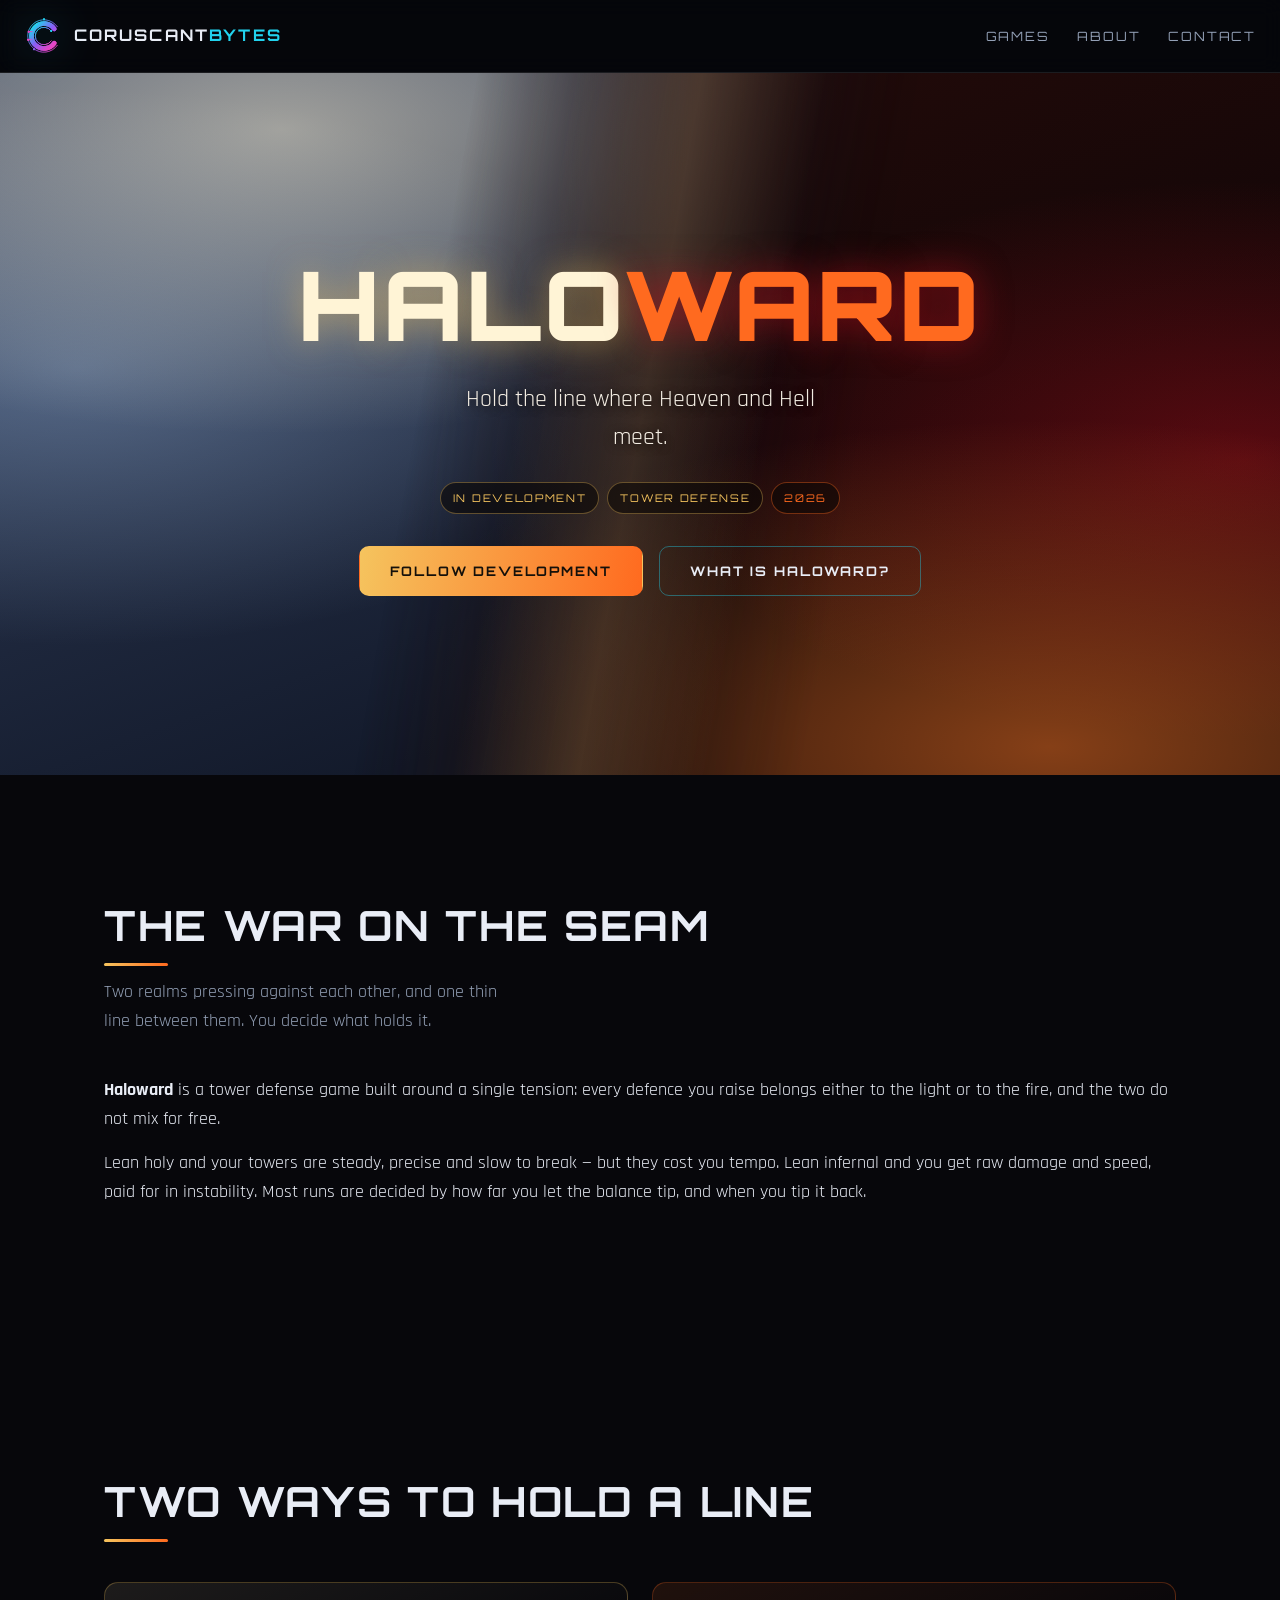
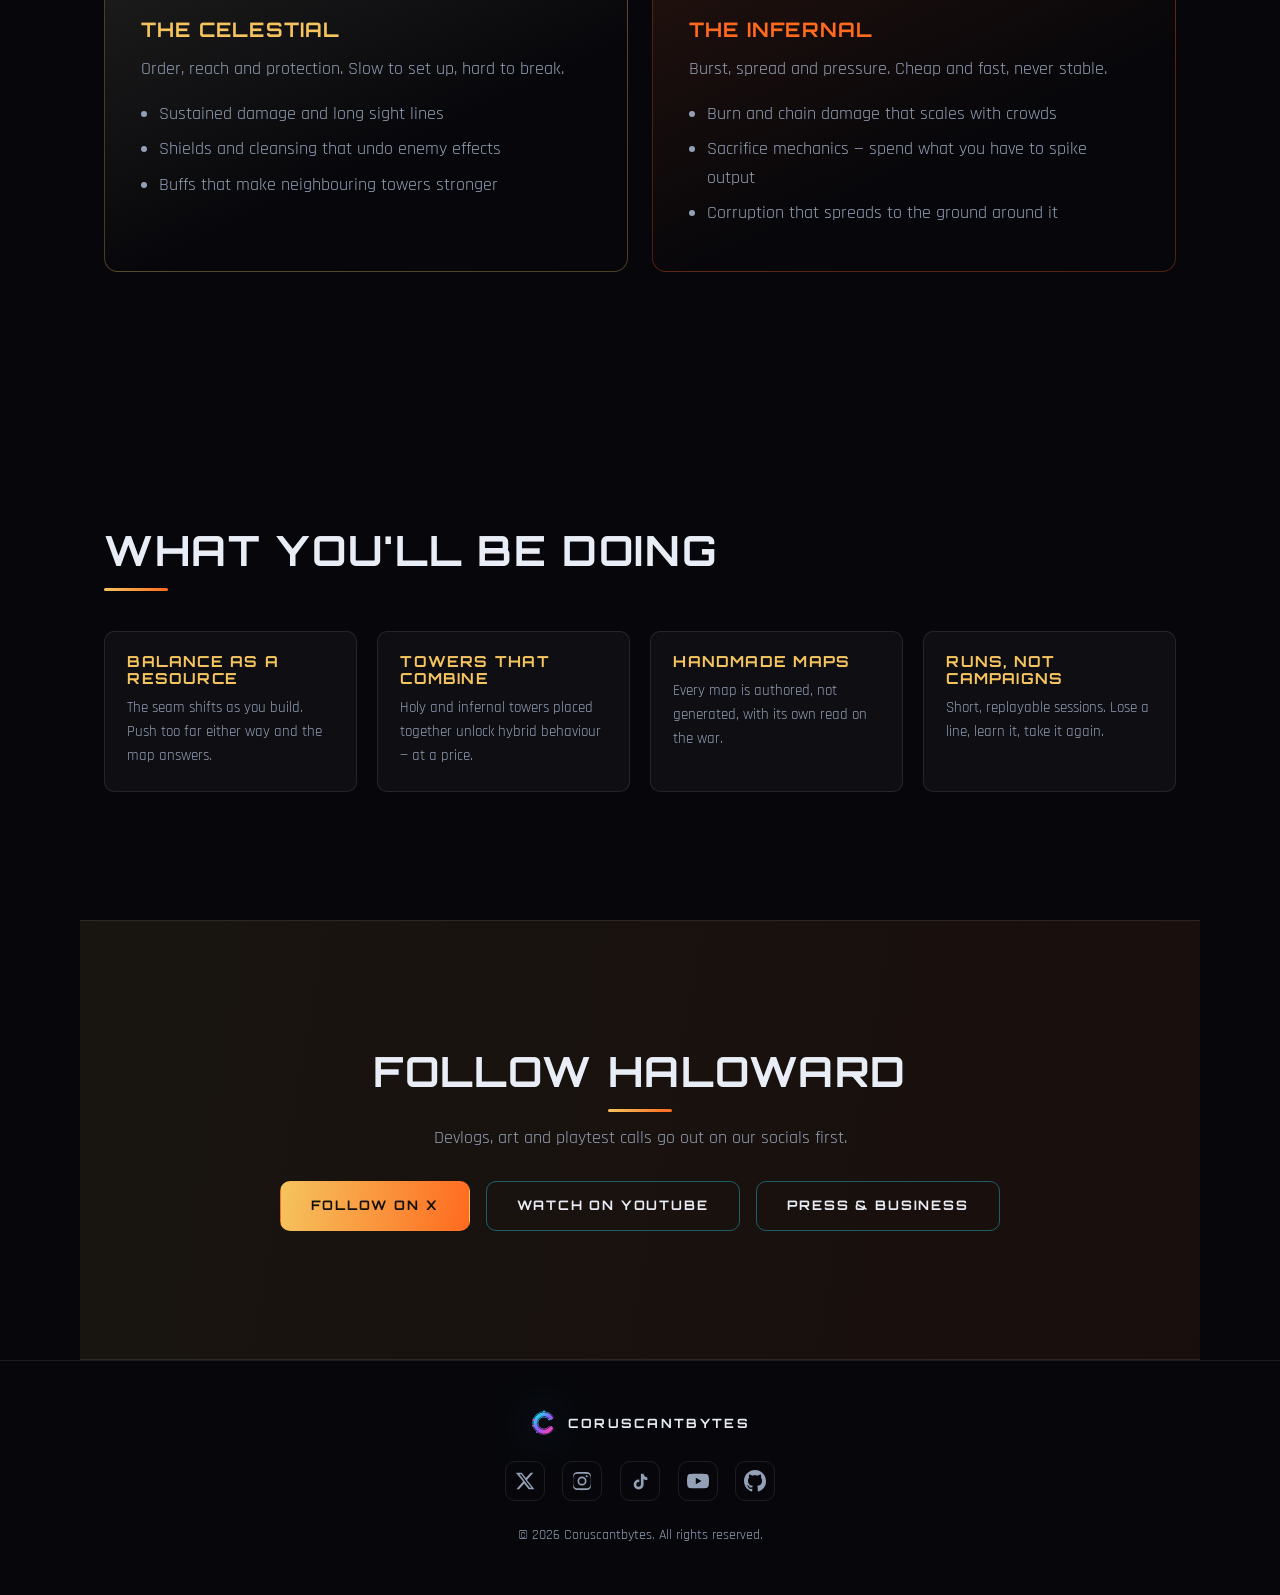
==== games/haloward.html @ 46d558a4 "Add haloward" ====
<!DOCTYPE html>
<html lang="en" class="haloward">
<head>
  <meta charset="UTF-8" />
  <meta name="viewport" content="width=device-width, initial-scale=1.0" />

  <title>Haloward — Coruscantbytes</title>
  <meta name="description" content="Haloward is a tower defense game of light and fire. Hold the line where Heaven and Hell meet." />
  <meta name="theme-color" content="#07070b" />

  <!-- ===== Social sharing ===== -->
  <meta property="og:type" content="website" />
  <meta property="og:site_name" content="Coruscantbytes" />
  <meta property="og:title" content="Haloward — a tower defense of light and fire" />
  <meta property="og:description" content="Hold the line where Heaven and Hell meet. In development at Coruscantbytes." />
  <meta property="og:url" content="https://coruscantbytes.github.io/games/haloward.html" />
  <meta property="og:image" content="https://coruscantbytes.github.io/assets/img/games/haloward-cover.png" />
  <meta name="twitter:card" content="summary_large_image" />
  <meta name="twitter:site" content="@coruscantbytes" />
  <meta name="twitter:title" content="Haloward — a tower defense of light and fire" />
  <meta name="twitter:description" content="Hold the line where Heaven and Hell meet. In development at Coruscantbytes." />
  <meta name="twitter:image" content="https://coruscantbytes.github.io/assets/img/games/haloward-cover.png" />

  <link rel="icon" href="../assets/img/logo.svg" type="image/svg+xml" />
  <link rel="canonical" href="https://coruscantbytes.github.io/games/haloward.html" />

  <link rel="preconnect" href="https://fonts.googleapis.com" />
  <link rel="preconnect" href="https://fonts.gstatic.com" crossorigin />
  <link href="https://fonts.googleapis.com/css2?family=Orbitron:wght@500;700;900&family=Rajdhani:wght@400;500;600;700&display=swap" rel="stylesheet" />

  <!-- base site styles, then this game's own art direction -->
  <link rel="stylesheet" href="../assets/css/main.css?v=2" />
  <link rel="stylesheet" href="../assets/css/haloward.css?v=2" />
</head>
<body>
  <a class="skip-link" href="#main">Skip to content</a>

  <header class="site-header">
    <a class="brand" href="../index.html" aria-label="Coruscantbytes home">
      <img class="brand__mark" src="../assets/img/logo.svg" alt="" width="40" height="40" />
      <span class="brand__name">CORUSCANT<span class="brand__accent">BYTES</span></span>
    </a>

    <nav class="site-nav" aria-label="Primary">
      <a href="../index.html#games">Games</a>
      <a href="../index.html#about">About</a>
      <a href="../index.html#contact">Contact</a>
    </nav>
  </header>

  <main id="main">

    <!-- ===================== Hero ===================== -->
    <section class="hw-hero" id="hw-hero">
      <div class="hw-hero__sky" aria-hidden="true"></div>
      <div class="hw-hero__pit" aria-hidden="true"></div>
      <div class="hw-hero__seam" aria-hidden="true"></div>

      <div>
        <!-- Drop the logo art at assets/img/games/haloward-logo.png and it
             replaces the text wordmark automatically (see the script below). -->
        <h1 class="hw-hero__wordmark" id="hw-wordmark">
          <span class="halo">HALO</span><span class="ward">WARD</span>
        </h1>

        <p class="hw-hero__tagline">
          Hold the line where Heaven and Hell meet.
        </p>

        <div class="hw-meta">
          <span>In development</span>
          <span>Tower defense</span>
          <span data-side="hell">2026</span>
        </div>

        <div class="hero__actions">
          <a class="btn btn--halo" href="#watch">Follow development</a>
          <a class="btn" href="#game">What is Haloward?</a>
        </div>
      </div>
    </section>

    <!-- ===================== Premise ===================== -->
    <section class="section" id="game">
      <div class="section__head">
        <h2 class="section__title">The war on the seam</h2>
        <p class="section__lead">
          Two realms pressing against each other, and one thin line between them.
          You decide what holds it.
        </p>
      </div>
      <div class="prose">
        <p>
          <strong>Haloward</strong> is a tower defense game built around a single
          tension: every defence you raise belongs either to the light or to the
          fire, and the two do not mix for free.
        </p>
        <p>
          Lean holy and your towers are steady, precise and slow to break — but
          they cost you tempo. Lean infernal and you get raw damage and speed,
          paid for in instability. Most runs are decided by how far you let the
          balance tip, and when you tip it back.
        </p>
      </div>
    </section>

    <!-- ===================== Duality ===================== -->
    <section class="section" id="sides">
      <div class="section__head">
        <h2 class="section__title">Two ways to hold a line</h2>
      </div>

      <div class="hw-duality">
        <article class="hw-side hw-side--heaven">
          <h3>The Celestial</h3>
          <p>Order, reach and protection. Slow to set up, hard to break.</p>
          <ul>
            <li>Sustained damage and long sight lines</li>
            <li>Shields and cleansing that undo enemy effects</li>
            <li>Buffs that make neighbouring towers stronger</li>
          </ul>
        </article>

        <article class="hw-side hw-side--hell">
          <h3>The Infernal</h3>
          <p>Burst, spread and pressure. Cheap and fast, never stable.</p>
          <ul>
            <li>Burn and chain damage that scales with crowds</li>
            <li>Sacrifice mechanics — spend what you have to spike output</li>
            <li>Corruption that spreads to the ground around it</li>
          </ul>
        </article>
      </div>
    </section>

    <!-- ===================== Features ===================== -->
    <section class="section" id="features">
      <div class="section__head">
        <h2 class="section__title">What you'll be doing</h2>
      </div>

      <ul class="hw-features">
        <li class="hw-feature">
          <h3>Balance as a resource</h3>
          <p>The seam shifts as you build. Push too far either way and the map answers.</p>
        </li>
        <li class="hw-feature">
          <h3>Towers that combine</h3>
          <p>Holy and infernal towers placed together unlock hybrid behaviour — at a price.</p>
        </li>
        <li class="hw-feature">
          <h3>Handmade maps</h3>
          <p>Every map is authored, not generated, with its own read on the war.</p>
        </li>
        <li class="hw-feature">
          <h3>Runs, not campaigns</h3>
          <p>Short, replayable sessions. Lose a line, learn it, take it again.</p>
        </li>
      </ul>
    </section>

    <!-- ===================== Media ===================== -->
    <section class="section" id="media">
      <div class="section__head">
        <h2 class="section__title">From the world</h2>
        <p class="section__lead">Art from the game. More as development moves along.</p>
      </div>

      <div class="hw-media">
        <figure>
          <img src="../assets/img/games/haloward-sword.png"
               alt="A winged blade of light driven into a mossy stone"
               loading="lazy" decoding="async" />
          <figcaption>The blade in the stone — the first thing you defend.</figcaption>
        </figure>
      </div>
    </section>

    <!-- ===================== CTA ===================== -->
    <section class="section hw-cta" id="watch">
      <div class="section__head">
        <h2 class="section__title">Follow Haloward</h2>
        <p class="section__lead">
          Devlogs, art and playtest calls go out on our socials first.
        </p>
      </div>
      <div class="hero__actions">
        <a class="btn btn--halo" href="https://x.com/coruscantbytes" target="_blank" rel="noopener">Follow on X</a>
        <a class="btn" href="https://www.youtube.com/@Coruscantbytes" target="_blank" rel="noopener">Watch on YouTube</a>
        <a class="btn" href="mailto:coruscantbytes@gmail.com">Press &amp; business</a>
      </div>
    </section>

  </main>

  <footer class="site-footer">
    <div class="brand brand--sm">
      <img class="brand__mark" src="../assets/img/logo.svg" alt="" width="28" height="28" />
      <span class="brand__name">CORUSCANTBYTES</span>
    </div>

    <nav class="social" aria-label="Social media">
      <a href="https://x.com/coruscantbytes" target="_blank" rel="me noopener" aria-label="Coruscantbytes on X" title="X">
        <svg viewBox="0 0 24 24" width="20" height="20" aria-hidden="true"><path fill="currentColor" d="M18.9 2H22l-7.6 8.7L23.3 22h-6.9l-5.4-7-6.2 7H1.7l8.1-9.3L1 2h7.1l4.9 6.5L18.9 2Zm-1.2 18h1.9L7.4 4H5.4l12.3 16Z"/></svg>
      </a>
      <a href="https://www.instagram.com/coruscantbytes/" target="_blank" rel="me noopener" aria-label="Coruscantbytes on Instagram" title="Instagram">
        <svg viewBox="0 0 24 24" width="22" height="22" aria-hidden="true"><path fill="currentColor" d="M12 2.2c3.2 0 3.6 0 4.9.1 1.2.05 1.8.25 2.2.42.56.22.96.48 1.38.9.42.42.68.82.9 1.38.17.4.37 1 .42 2.2.06 1.3.07 1.7.07 4.9s0 3.6-.07 4.9c-.05 1.2-.25 1.8-.42 2.2a3.8 3.8 0 0 1-.9 1.38c-.42.42-.82.68-1.38.9-.4.17-1 .37-2.2.42-1.3.06-1.7.07-4.9.07s-3.6 0-4.9-.07c-1.2-.05-1.8-.25-2.2-.42a3.8 3.8 0 0 1-1.38-.9 3.8 3.8 0 0 1-.9-1.38c-.17-.4-.37-1-.42-2.2C2.2 15.6 2.2 15.2 2.2 12s0-3.6.07-4.9c.05-1.2.25-1.8.42-2.2.22-.56.48-.96.9-1.38.42-.42.82-.68 1.38-.9.4-.17 1-.37 2.2-.42C8.4 2.2 8.8 2.2 12 2.2Zm0 1.8c-3.15 0-3.5.01-4.75.07-1.14.05-1.76.24-2.17.4-.55.21-.94.47-1.35.88-.41.41-.67.8-.88 1.35-.16.41-.35 1.03-.4 2.17C2.4 10.1 2.4 10.45 2.4 12s0 1.9.05 3.15c.05 1.14.24 1.76.4 2.17.21.55.47.94.88 1.35.41.41.8.67 1.35.88.41.16 1.03.35 2.17.4 1.25.06 1.6.07 4.75.07s3.5-.01 4.75-.07c1.14-.05 1.76-.24 2.17-.4.55-.21.94-.47 1.35-.88.41-.41.67-.8.88-1.35.16-.41.35-1.03.4-2.17.06-1.25.07-1.6.07-3.15s-.01-1.9-.07-3.15c-.05-1.14-.24-1.76-.4-2.17a3.6 3.6 0 0 0-.88-1.35 3.6 3.6 0 0 0-1.35-.88c-.41-.16-1.03-.35-2.17-.4C15.5 4.01 15.15 4 12 4Zm0 3.1a4.9 4.9 0 1 1 0 9.8 4.9 4.9 0 0 1 0-9.8Zm0 1.8a3.1 3.1 0 1 0 0 6.2 3.1 3.1 0 0 0 0-6.2Zm5.1-3.25a1.15 1.15 0 1 1 0 2.3 1.15 1.15 0 0 1 0-2.3Z"/></svg>
      </a>
      <a href="https://www.tiktok.com/@coruscantbytes" target="_blank" rel="me noopener" aria-label="Coruscantbytes on TikTok" title="TikTok">
        <svg viewBox="0 0 24 24" width="21" height="21" aria-hidden="true"><path fill="currentColor" d="M16.6 5.82A4.28 4.28 0 0 1 15.54 3h-3.09v12.4a2.59 2.59 0 0 1-2.59 2.5 2.59 2.59 0 1 1 .77-5.06V9.69a5.67 5.67 0 0 0-.77-.05A5.68 5.68 0 1 0 15.54 15.32V9.01a7.35 7.35 0 0 0 4.3 1.38V7.3a4.29 4.29 0 0 1-3.24-1.48Z"/></svg>
      </a>
      <a href="https://www.youtube.com/@Coruscantbytes" target="_blank" rel="me noopener" aria-label="Coruscantbytes on YouTube" title="YouTube">
        <svg viewBox="0 0 24 24" width="22" height="22" aria-hidden="true"><path fill="currentColor" d="M23.5 6.5a3 3 0 0 0-2.1-2.1C19.5 4 12 4 12 4s-7.5 0-9.4.4A3 3 0 0 0 .5 6.5 31 31 0 0 0 0 12a31 31 0 0 0 .5 5.5 3 3 0 0 0 2.1 2.1C4.5 20 12 20 12 20s7.5 0 9.4-.4a3 3 0 0 0 2.1-2.1A31 31 0 0 0 24 12a31 31 0 0 0-.5-5.5ZM9.6 15.6V8.4l6.3 3.6-6.3 3.6Z"/></svg>
      </a>
      <a href="https://github.com/Coruscantbytes" target="_blank" rel="me noopener" aria-label="Coruscantbytes on GitHub" title="GitHub">
        <svg viewBox="0 0 16 16" width="22" height="22" aria-hidden="true"><path fill="currentColor" d="M8 0C3.58 0 0 3.58 0 8c0 3.54 2.29 6.53 5.47 7.59.4.07.55-.17.55-.38 0-.19-.01-.82-.01-1.49-2.01.37-2.53-.49-2.69-.94-.09-.23-.48-.94-.82-1.13-.28-.15-.68-.52-.01-.53.63-.01 1.08.58 1.23.82.72 1.21 1.87.87 2.33.66.07-.52.28-.87.51-1.07-1.78-.2-3.64-.89-3.64-3.95 0-.87.31-1.59.82-2.15-.08-.2-.36-1.02.08-2.12 0 0 .67-.21 2.2.82.64-.18 1.32-.27 2-.27.68 0 1.36.09 2 .27 1.53-1.04 2.2-.82 2.2-.82.44 1.1.16 1.92.08 2.12.51.56.82 1.27.82 2.15 0 3.07-1.87 3.75-3.65 3.95.29.25.54.73.54 1.48 0 1.07-.01 1.93-.01 2.2 0 .21.15.46.55.38A8.01 8.01 0 0 0 16 8c0-4.42-3.58-8-8-8Z"/></svg>
      </a>
    </nav>

    <p class="site-footer__legal">© <span id="year">2026</span> Coruscantbytes. All rights reserved.</p>
  </footer>

  <script src="../assets/js/haloward.js?v=2" defer></script>
</body>
</html>
---- assets/css/main.css ----
/* =============================================================
   Coruscantbytes — main stylesheet
   Structure:
   1. Design tokens (:root)
   2. Base / reset
   3. Layout primitives
   4. Header + nav
   5. Hero (interactive)
   6. Sections + games grid
   7. Buttons
   8. Footer
   9. Responsive
   10. Reduced motion
   ============================================================= */

/* ---------- 1. Design tokens ---------- */
:root {
  /* Brand palette — pulled from the logo (cyan → violet → magenta) */
  --c-cyan: #22d3ee;
  --c-violet: #8b5cf6;
  --c-magenta: #e845c4;
  --brand-gradient: linear-gradient(120deg, var(--c-cyan), var(--c-violet) 55%, var(--c-magenta));

  /* Surfaces */
  --bg: #05060a;
  --bg-raised: #0c0e16;
  --bg-card: rgba(255, 255, 255, 0.035);
  --border: rgba(255, 255, 255, 0.09);
  --border-strong: rgba(34, 211, 238, 0.4);

  /* Text */
  --text: #e9edf6;
  --text-muted: #93a0b6;

  /* Typography */
  --font-display: "Orbitron", "Segoe UI", sans-serif;
  --font-body: "Rajdhani", "Segoe UI", system-ui, sans-serif;

  /* Spacing / sizing */
  --space-section: clamp(4rem, 10vw, 8rem);
  --maxw: 1120px;
  --radius: 14px;
  --radius-sm: 10px;

  /* Effects */
  --glow-cyan: 0 0 24px rgba(34, 211, 238, 0.35);
  --transition: 0.25s ease;
}

/* ---------- 2. Base / reset ---------- */
*,
*::before,
*::after { box-sizing: border-box; }

html { scroll-behavior: smooth; }

body {
  margin: 0;
  background: var(--bg);
  color: var(--text);
  font-family: var(--font-body);
  font-size: 18px;
  line-height: 1.6;
  -webkit-font-smoothing: antialiased;
  overflow-x: hidden;
}

img { max-width: 100%; display: block; }

a {
  color: var(--c-cyan);
  text-decoration: none;
  transition: color var(--transition);
}
a:hover { color: #fff; }

h1, h2, h3 {
  font-family: var(--font-display);
  line-height: 1.1;
  margin: 0;
}

:focus-visible {
  outline: 2px solid var(--c-cyan);
  outline-offset: 3px;
  border-radius: 4px;
}

.skip-link {
  position: absolute;
  left: -9999px;
  top: 0;
  background: var(--bg-raised);
  padding: 0.75rem 1rem;
  z-index: 100;
}
.skip-link:focus { left: 1rem; top: 1rem; }

/* ---------- 3. Layout primitives ---------- */
.section {
  max-width: var(--maxw);
  margin-inline: auto;
  padding: var(--space-section) 1.5rem;
}

.section__head { margin-bottom: 2.5rem; }

.section__title {
  font-size: clamp(1.8rem, 4vw, 2.6rem);
  letter-spacing: 0.04em;
  text-transform: uppercase;
}
.section__title::after {
  content: "";
  display: block;
  width: 64px;
  height: 3px;
  margin-top: 0.9rem;
  background: var(--brand-gradient);
  border-radius: 2px;
}

.section__lead {
  color: var(--text-muted);
  max-width: 46ch;
  margin: 0.75rem 0 0;
}

.section--split .prose { max-width: 60ch; color: var(--text-muted); }
.prose p { margin: 0 0 1rem; }

/* ---------- 4. Header + nav ---------- */
.site-header {
  position: sticky;
  top: 0;
  z-index: 50;
  display: flex;
  align-items: center;
  justify-content: space-between;
  gap: 1rem;
  padding: 1rem 1.5rem;
  background: rgba(5, 6, 10, 0.7);
  backdrop-filter: blur(10px);
  border-bottom: 1px solid var(--border);
}

.brand {
  display: inline-flex;
  align-items: center;
  gap: 0.6rem;
  color: var(--text);
  font-family: var(--font-display);
  font-weight: 700;
  letter-spacing: 0.12em;
}
.brand:hover { color: var(--text); }
.brand__mark { filter: drop-shadow(var(--glow-cyan)); }
.brand__name { font-size: 1rem; }
.brand__accent { color: var(--c-cyan); }
.brand--sm .brand__name { font-size: 0.8rem; letter-spacing: 0.18em; }

.site-nav {
  display: flex;
  gap: 1.75rem;
  font-family: var(--font-display);
  font-size: 0.8rem;
  letter-spacing: 0.14em;
  text-transform: uppercase;
}
.site-nav a { color: var(--text-muted); }
.site-nav a:hover { color: var(--c-cyan); }

/* ---------- 5. Hero (interactive) ---------- */
.hero {
  position: relative;
  min-height: 100vh;
  min-height: 100svh;
  display: grid;
  place-items: center;
  overflow: hidden;
  isolation: isolate;
  background: radial-gradient(circle at 50% 42%, rgba(139, 92, 246, 0.09), transparent 62%);
  cursor: crosshair;
}

/* the circuit "C" fills the hero; the wordmark sits below it.
   The crosshair stays consistent across the whole hero — only real
   interactive targets override it, so the cursor never flips at an
   invisible boundary. */
.hero__content { align-self: end; margin-bottom: clamp(3.5rem, 12vh, 7rem); }
.hero a,
.hero button { cursor: pointer; }
.hero__title,
.hero__tagline { cursor: default; }

/* mouse-reactive circuit field */
.hero__canvas {
  position: absolute;
  inset: 0;
  width: 100%;
  height: 100%;
  z-index: -2;
}

/* soft light that trails the pointer — position and opacity are eased in
   site.js, so no CSS transition here (that would double up and feel laggy) */
.hero__pointer-glow {
  position: absolute;
  inset: 0;
  z-index: -1;
  opacity: 0;
  will-change: opacity;
  background: radial-gradient(
    340px circle at var(--mx, 50%) var(--my, 50%),
    rgba(34, 211, 238, 0.06),
    rgba(232, 69, 196, 0.03) 40%,
    transparent 70%
  );
}

.hero__content {
  position: relative;
  text-align: center;
  padding: 2.4rem clamp(1.5rem, 7vw, 4.5rem);
  transform: translate3d(0, 0, 0);
  will-change: transform;
  isolation: isolate;
}

/* soft dark scrim so the wordmark + tagline stay readable over the traces */
.hero__content::before {
  content: "";
  position: absolute;
  inset: -1.5rem -1rem;
  z-index: -1;
  background: radial-gradient(
    ellipse 76% 90% at 50% 52%,
    rgba(5, 6, 10, 0.92),
    rgba(5, 6, 10, 0.66) 44%,
    rgba(5, 6, 10, 0.28) 66%,
    transparent 80%
  );
}

.hero__title {
  font-size: clamp(1.9rem, 6.4vw, 4.25rem);
  font-weight: 900;
  letter-spacing: 0.02em;
  line-height: 1.05;
  text-shadow: 0 2px 14px rgba(0, 0, 0, 0.8), 0 0 40px rgba(34, 211, 238, 0.22);
}
.hero__title-accent {
  background: var(--brand-gradient);
  -webkit-background-clip: text;
  background-clip: text;
  color: transparent;
  filter: drop-shadow(0 2px 10px rgba(0, 0, 0, 0.75));
}
@media (max-width: 560px) {
  .hero__title-accent { display: block; }
}

.hero__tagline {
  color: #cdd6e6;
  font-size: clamp(1rem, 2.4vw, 1.35rem);
  max-width: 42ch;
  margin: 1rem auto 2rem;
  text-shadow: 0 1px 3px rgba(0, 0, 0, 0.95), 0 0 16px rgba(0, 0, 0, 0.75);
}

.hero__actions {
  display: flex;
  gap: 1rem;
  justify-content: center;
  flex-wrap: wrap;
}

.hero__scroll {
  position: absolute;
  bottom: 1.75rem;
  left: 50%;
  translate: -50% 0;
  width: 26px;
  height: 42px;
  border: 2px solid var(--border-strong);
  border-radius: 20px;
}
.hero__scroll span {
  position: absolute;
  top: 8px;
  left: 50%;
  translate: -50% 0;
  width: 4px;
  height: 8px;
  border-radius: 2px;
  background: var(--c-cyan);
  animation: scroll-hint 1.8s ease-in-out infinite;
}

@keyframes scroll-hint {
  0% { opacity: 0; transform: translate(-50%, 0); }
  40% { opacity: 1; }
  80%, 100% { opacity: 0; transform: translate(-50%, 14px); }
}

/* ---------- 6. Games grid ---------- */
/* Capped columns + centred track, so the grid still looks composed when the
   studio only has one or two games to show. */
.game-grid {
  list-style: none;
  margin: 0;
  padding: 0;
  display: grid;
  /* auto-fit (not auto-fill) collapses the empty tracks, so `justify-content`
     can actually centre a short row */
  grid-template-columns: repeat(auto-fit, minmax(290px, 350px));
  justify-content: center;
  gap: 1.5rem;
}

.game-card {
  position: relative;
  display: flex;
  flex-direction: column;
  background: var(--bg-card);
  border: 1px solid var(--border);
  border-radius: var(--radius);
  overflow: hidden;
  transition: transform var(--transition), box-shadow var(--transition), border-color var(--transition);
}
.game-card:hover,
.game-card:focus-within {
  transform: translateY(-6px);
  border-color: var(--border-strong);
  box-shadow: 0 18px 40px -18px rgba(34, 211, 238, 0.45);
}

.game-card__media {
  position: relative;
  aspect-ratio: 16 / 10;
  background-color: #0a0c14;
  overflow: hidden;
}
.game-card__cover {
  width: 100%;
  height: 100%;
  object-fit: cover;
  transition: transform 0.4s ease;
}
.game-card:hover .game-card__cover,
.game-card:focus-within .game-card__cover { transform: scale(1.04); }

/* a card with a detail page: the title anchor covers the whole card, so
   clicking anywhere navigates — the explicit links below sit on top of it */
.game-card--linked .game-card__link { color: inherit; }
.game-card--linked .game-card__link::after {
  content: "";
  position: absolute;
  inset: 0;
  z-index: 1;
}
.game-card--linked:hover .game-card__link { color: var(--c-cyan); }
.game-card__links { position: relative; z-index: 2; }
.game-card__status {
  position: absolute;
  top: 0.75rem;
  left: 0.75rem;
  font-family: var(--font-display);
  font-size: 0.62rem;
  letter-spacing: 0.14em;
  text-transform: uppercase;
  padding: 0.35rem 0.6rem;
  border-radius: 999px;
  background: rgba(5, 6, 10, 0.8);
  border: 1px solid var(--border-strong);
  color: var(--c-cyan);
}
.game-card__status[data-status="released"] { color: #4ade80; border-color: rgba(74, 222, 128, 0.4); }
.game-card__status[data-status="prototype"] { color: var(--c-magenta); border-color: rgba(232, 69, 196, 0.4); }

.game-card__body {
  display: flex;
  flex-direction: column;
  gap: 0.5rem;
  padding: 1.25rem;
  flex: 1;
}
.game-card__title {
  font-size: 1.15rem;
  letter-spacing: 0.02em;
}
.game-card__tagline { color: var(--text-muted); font-size: 0.95rem; margin: 0; }
.game-card__tags {
  display: flex;
  flex-wrap: wrap;
  gap: 0.4rem;
  margin-top: auto;
  padding-top: 0.75rem;
}
.game-card__tag {
  font-size: 0.72rem;
  letter-spacing: 0.06em;
  text-transform: uppercase;
  color: var(--text-muted);
  border: 1px solid var(--border);
  border-radius: 6px;
  padding: 0.2rem 0.5rem;
}
.game-card__links {
  display: flex;
  gap: 1rem;
  padding: 0 1.25rem 1.25rem;
  font-family: var(--font-display);
  font-size: 0.72rem;
  letter-spacing: 0.1em;
  text-transform: uppercase;
}

/* ---------- 7. Buttons ---------- */
.btn {
  display: inline-block;
  padding: 0.85rem 1.9rem;
  font-family: var(--font-display);
  font-size: 0.82rem;
  font-weight: 700;
  letter-spacing: 0.14em;
  text-transform: uppercase;
  color: var(--text);
  border: 1px solid var(--border-strong);
  border-radius: var(--radius-sm);
  transition: transform var(--transition), box-shadow var(--transition), background var(--transition), color var(--transition);
}
.btn:hover {
  color: #fff;
  transform: translateY(-2px);
  box-shadow: var(--glow-cyan);
}
.btn--primary {
  background: var(--brand-gradient);
  color: #05060a;
  border-color: transparent;
}
.btn--primary:hover {
  color: #05060a;
  box-shadow: 0 0 32px rgba(139, 92, 246, 0.5);
}

/* ---------- 8. Footer ---------- */
.site-footer {
  border-top: 1px solid var(--border);
  padding: 3rem 1.5rem;
  display: flex;
  flex-direction: column;
  align-items: center;
  gap: 1.5rem;
  text-align: center;
}
.social { display: flex; gap: 1.1rem; }
.social a {
  color: var(--text-muted);
  display: grid;
  place-items: center;
  width: 40px;
  height: 40px;
  border: 1px solid var(--border);
  border-radius: 10px;
  transition: color var(--transition), border-color var(--transition), transform var(--transition);
}
.social a:hover {
  color: var(--c-cyan);
  border-color: var(--border-strong);
  transform: translateY(-3px);
}
.site-footer__legal { color: var(--text-muted); font-size: 0.85rem; margin: 0; }

/* ---------- 9. Responsive ---------- */
@media (max-width: 640px) {
  body { font-size: 17px; }
  .site-nav { gap: 1.1rem; }
  .brand__name { display: none; }
  .brand--sm .brand__name { display: inline; }
}

/* ---------- 10. Reduced motion ---------- */
@media (prefers-reduced-motion: reduce) {
  html { scroll-behavior: auto; }
  *,
  *::before,
  *::after {
    animation-duration: 0.001ms !important;
    animation-iteration-count: 1 !important;
    transition-duration: 0.001ms !important;
  }
}
---- assets/css/haloward.css ----
/* =============================================================
   Haloward — game page theme
   Loaded *after* main.css, so it only adds the game's own art
   direction (celestial gold vs infernal fire) on top of the
   studio's base styles. Nothing here leaks to other pages.

   1. Game tokens
   2. Hero (split heaven / hell)
   3. Duality section
   4. Feature cards
   5. Media strip
   6. CTA
   7. Responsive + reduced motion
   ============================================================= */

/* ---------- 1. Game tokens ---------- */
.haloward {
  /* celestial */
  --halo-gold: #f5c45e;
  --halo-light: #fff4d6;
  --halo-pale: #cfe3ff;
  /* infernal */
  --hell-ember: #ff6a1f;
  --hell-blood: #c1121f;
  --hell-char: #2a0d0a;
  /* page */
  --halo-ink: #f2ece2;
  --halo-mute: #a89f92;
}

.haloward body,
body.haloward { background: #07070b; }

/* section rules pick up the game's palette instead of the studio's */
.haloward .section__title::after {
  background: linear-gradient(100deg, var(--halo-gold), var(--hell-ember));
}

/* ---------- 2. Hero ---------- */
.hw-hero {
  position: relative;
  min-height: 78vh;
  min-height: 78svh;
  display: grid;
  place-items: center;
  overflow: hidden;
  isolation: isolate;
  text-align: center;
  padding: clamp(3rem, 8vw, 6rem) 1.5rem;
}

/* the two halves of the world; --split is nudged by the pointer in JS */
.hw-hero__sky,
.hw-hero__pit {
  position: absolute;
  inset: 0;
  z-index: -2;
}
.hw-hero__sky {
  background:
    radial-gradient(90% 70% at 22% 8%, rgba(255, 244, 214, 0.55), transparent 62%),
    radial-gradient(70% 60% at 6% 42%, rgba(180, 214, 255, 0.34), transparent 66%),
    linear-gradient(160deg, #33415f 0%, #131a2b 72%);
  -webkit-mask-image: linear-gradient(100deg, #000 calc(var(--split, 50%) - 16%), transparent calc(var(--split, 50%) + 16%));
  mask-image: linear-gradient(100deg, #000 calc(var(--split, 50%) - 16%), transparent calc(var(--split, 50%) + 16%));
}
.hw-hero__pit {
  background:
    radial-gradient(95% 75% at 82% 96%, rgba(255, 122, 40, 0.5), transparent 62%),
    radial-gradient(70% 60% at 97% 55%, rgba(193, 18, 31, 0.42), transparent 66%),
    linear-gradient(160deg, #2b0d0b 0%, #0b0406 78%);
  -webkit-mask-image: linear-gradient(100deg, transparent calc(var(--split, 50%) - 16%), #000 calc(var(--split, 50%) + 16%));
  mask-image: linear-gradient(100deg, transparent calc(var(--split, 50%) - 16%), #000 calc(var(--split, 50%) + 16%));
}

/* the seam where the two worlds meet */
.hw-hero__seam {
  position: absolute;
  inset: 0;
  z-index: -1;
  background: linear-gradient(
    100deg,
    transparent calc(var(--split, 50%) - 9%),
    rgba(255, 190, 110, 0.16) var(--split, 50%),
    transparent calc(var(--split, 50%) + 9%)
  );
}

.hw-hero__logo {
  width: min(760px, 88vw);
  height: auto;
  margin: 0 auto;
  filter: drop-shadow(0 12px 40px rgba(0, 0, 0, 0.85));
}
/* text stand-in until the logo art is dropped in */
.hw-hero__wordmark {
  font-family: var(--font-display);
  font-size: clamp(2.6rem, 11vw, 6rem);
  font-weight: 900;
  letter-spacing: 0.03em;
  margin: 0;
}
.hw-hero__wordmark .halo { color: var(--halo-light); text-shadow: 0 0 34px rgba(245, 196, 94, 0.55); }
.hw-hero__wordmark .ward { color: var(--hell-ember); text-shadow: 0 0 34px rgba(193, 18, 31, 0.6); }

.hw-hero__tagline {
  color: var(--halo-ink);
  font-size: clamp(1.05rem, 2.6vw, 1.5rem);
  max-width: 34ch;
  margin: 1.4rem auto 0;
  text-shadow: 0 2px 10px rgba(0, 0, 0, 0.9);
}

.hw-meta {
  display: flex;
  flex-wrap: wrap;
  gap: 0.5rem;
  justify-content: center;
  margin: 1.6rem 0 2rem;
  font-family: var(--font-display);
  font-size: 0.66rem;
  letter-spacing: 0.16em;
  text-transform: uppercase;
}
.hw-meta span {
  padding: 0.4rem 0.75rem;
  border-radius: 999px;
  border: 1px solid rgba(245, 196, 94, 0.35);
  color: var(--halo-gold);
  background: rgba(10, 8, 6, 0.6);
}
.hw-meta span[data-side="hell"] {
  border-color: rgba(255, 106, 31, 0.4);
  color: var(--hell-ember);
}

.btn--halo {
  background: linear-gradient(100deg, var(--halo-gold), var(--hell-ember));
  color: #14100a;
  border-color: transparent;
}
.btn--halo:hover {
  color: #14100a;
  box-shadow: 0 0 34px rgba(255, 140, 60, 0.55);
}

/* ---------- 3. Duality ---------- */
.hw-duality {
  display: grid;
  grid-template-columns: repeat(auto-fit, minmax(280px, 1fr));
  gap: 1.5rem;
}
.hw-side {
  position: relative;
  padding: clamp(1.5rem, 3vw, 2.25rem);
  border-radius: var(--radius);
  border: 1px solid var(--border);
  overflow: hidden;
}
.hw-side h3 {
  font-size: 1.25rem;
  letter-spacing: 0.06em;
  text-transform: uppercase;
  margin-bottom: 0.9rem;
}
.hw-side p { color: var(--text-muted); margin: 0 0 1rem; }
.hw-side ul { color: var(--text-muted); margin: 0; padding-left: 1.1rem; }
.hw-side li { margin-bottom: 0.4rem; }

.hw-side--heaven {
  background: linear-gradient(155deg, rgba(255, 236, 190, 0.09), transparent 60%);
  border-color: rgba(245, 196, 94, 0.28);
}
.hw-side--heaven h3 { color: var(--halo-gold); }

.hw-side--hell {
  background: linear-gradient(155deg, rgba(255, 106, 31, 0.10), transparent 60%);
  border-color: rgba(255, 106, 31, 0.28);
}
.hw-side--hell h3 { color: var(--hell-ember); }

/* ---------- 4. Features ---------- */
.hw-features {
  list-style: none;
  margin: 0;
  padding: 0;
  display: grid;
  grid-template-columns: repeat(auto-fit, minmax(240px, 1fr));
  gap: 1.25rem;
}
.hw-feature {
  padding: 1.4rem;
  border-radius: var(--radius-sm);
  border: 1px solid var(--border);
  background: var(--bg-card);
}
.hw-feature h3 {
  font-size: 0.95rem;
  letter-spacing: 0.08em;
  text-transform: uppercase;
  color: var(--halo-gold);
  margin-bottom: 0.5rem;
}
.hw-feature p { color: var(--text-muted); margin: 0; font-size: 0.95rem; }

/* ---------- 5. Media ---------- */
.hw-media {
  display: grid;
  grid-template-columns: repeat(auto-fit, minmax(260px, 1fr));
  gap: 1.25rem;
  align-items: center;
}
.hw-media figure {
  margin: 0;
  border-radius: var(--radius);
  border: 1px solid var(--border);
  background:
    radial-gradient(90% 80% at 50% 20%, rgba(245, 196, 94, 0.10), transparent 70%),
    var(--bg-raised);
  padding: 1.5rem;
  text-align: center;
}
.hw-media img {
  max-height: 320px;
  width: auto;
  margin: 0 auto;
  filter: drop-shadow(0 16px 34px rgba(0, 0, 0, 0.6));
}
.hw-media figcaption {
  color: var(--text-muted);
  font-size: 0.85rem;
  margin-top: 1rem;
}

/* ---------- 6. CTA ---------- */
.hw-cta {
  text-align: center;
  border-top: 1px solid var(--border);
  border-bottom: 1px solid var(--border);
  background:
    linear-gradient(100deg, rgba(245, 196, 94, 0.07), rgba(255, 106, 31, 0.07));
}
.hw-cta .section__head { margin-bottom: 1.75rem; }
/* centre the title, its gradient rule, and the lead */
.hw-cta .section__title::after { margin-inline: auto; }
.hw-cta .section__lead { margin-inline: auto; }

/* ---------- 7. Responsive + reduced motion ---------- */
@media (max-width: 640px) {
  .hw-hero { min-height: 66svh; }
}

@media (prefers-reduced-motion: reduce) {
  .game-card__cover,
  .hw-hero__sky,
  .hw-hero__pit,
  .hw-hero__seam { transition: none !important; }
}
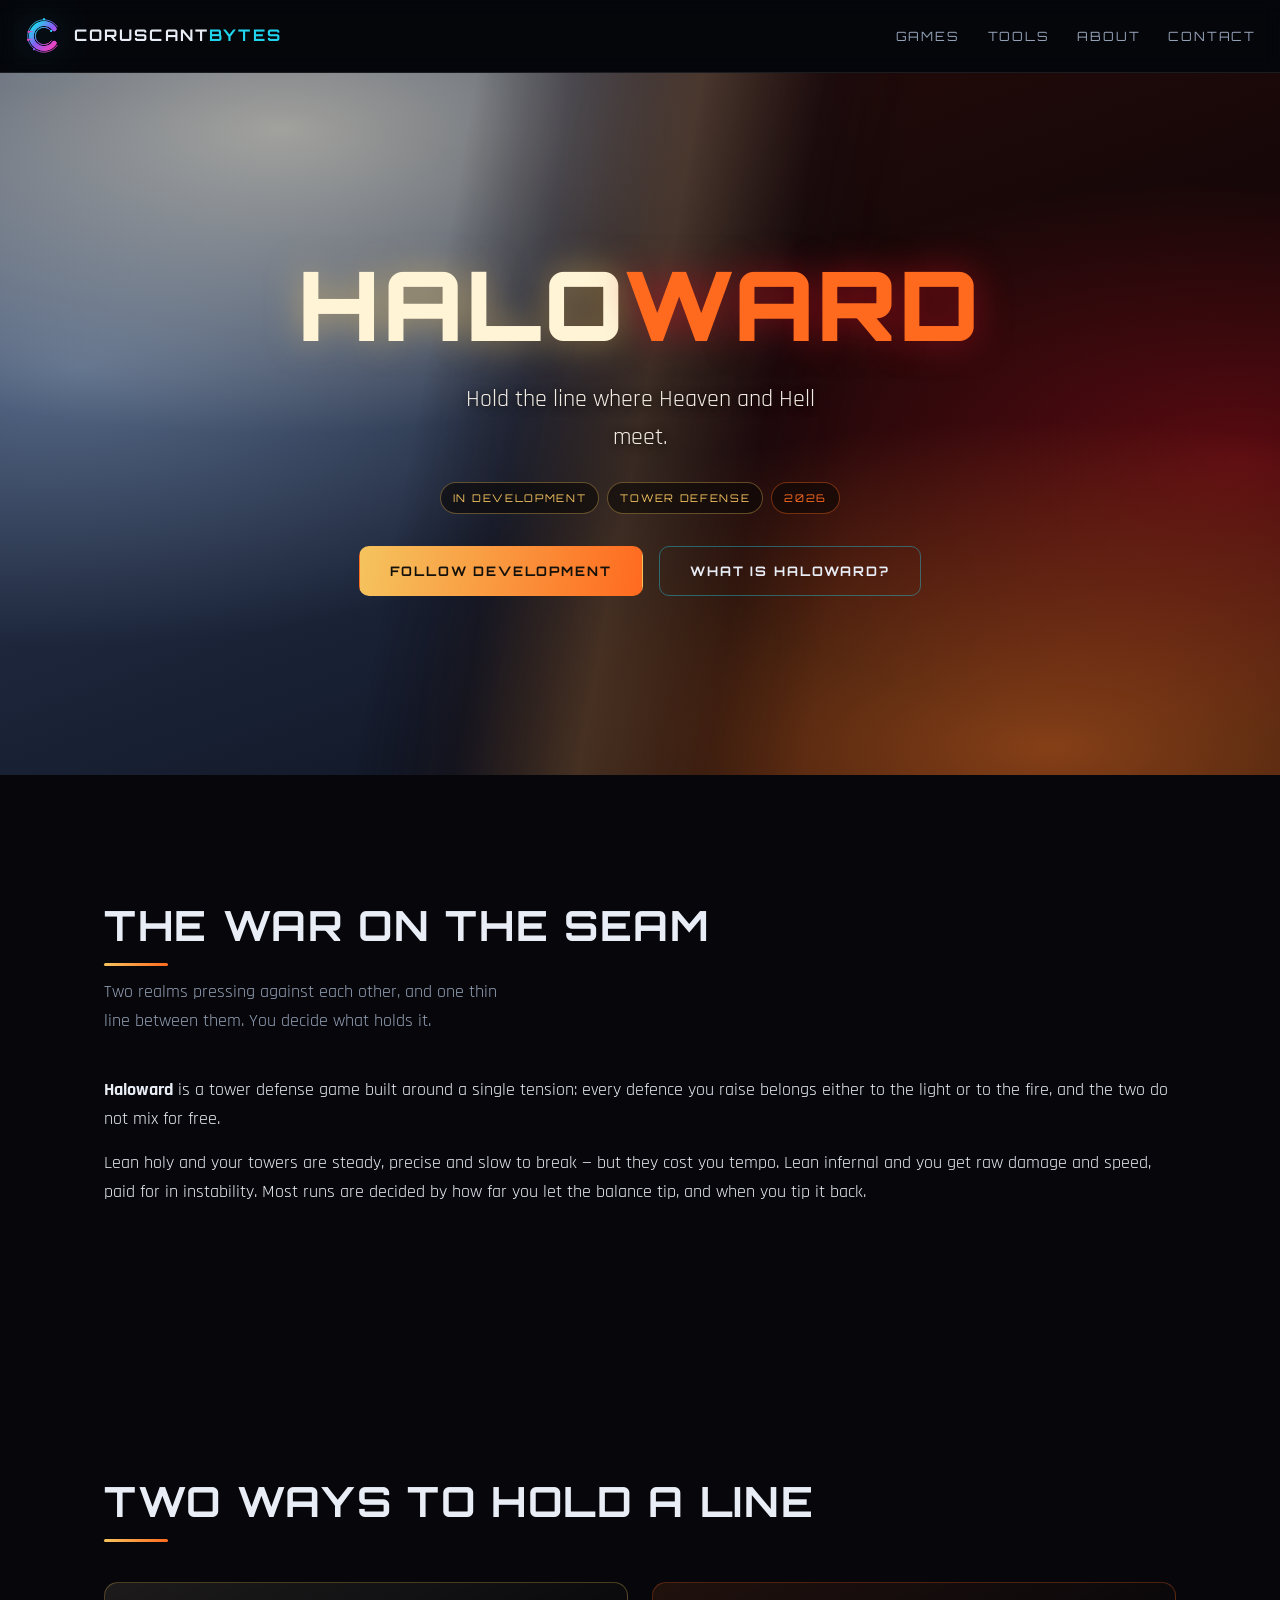
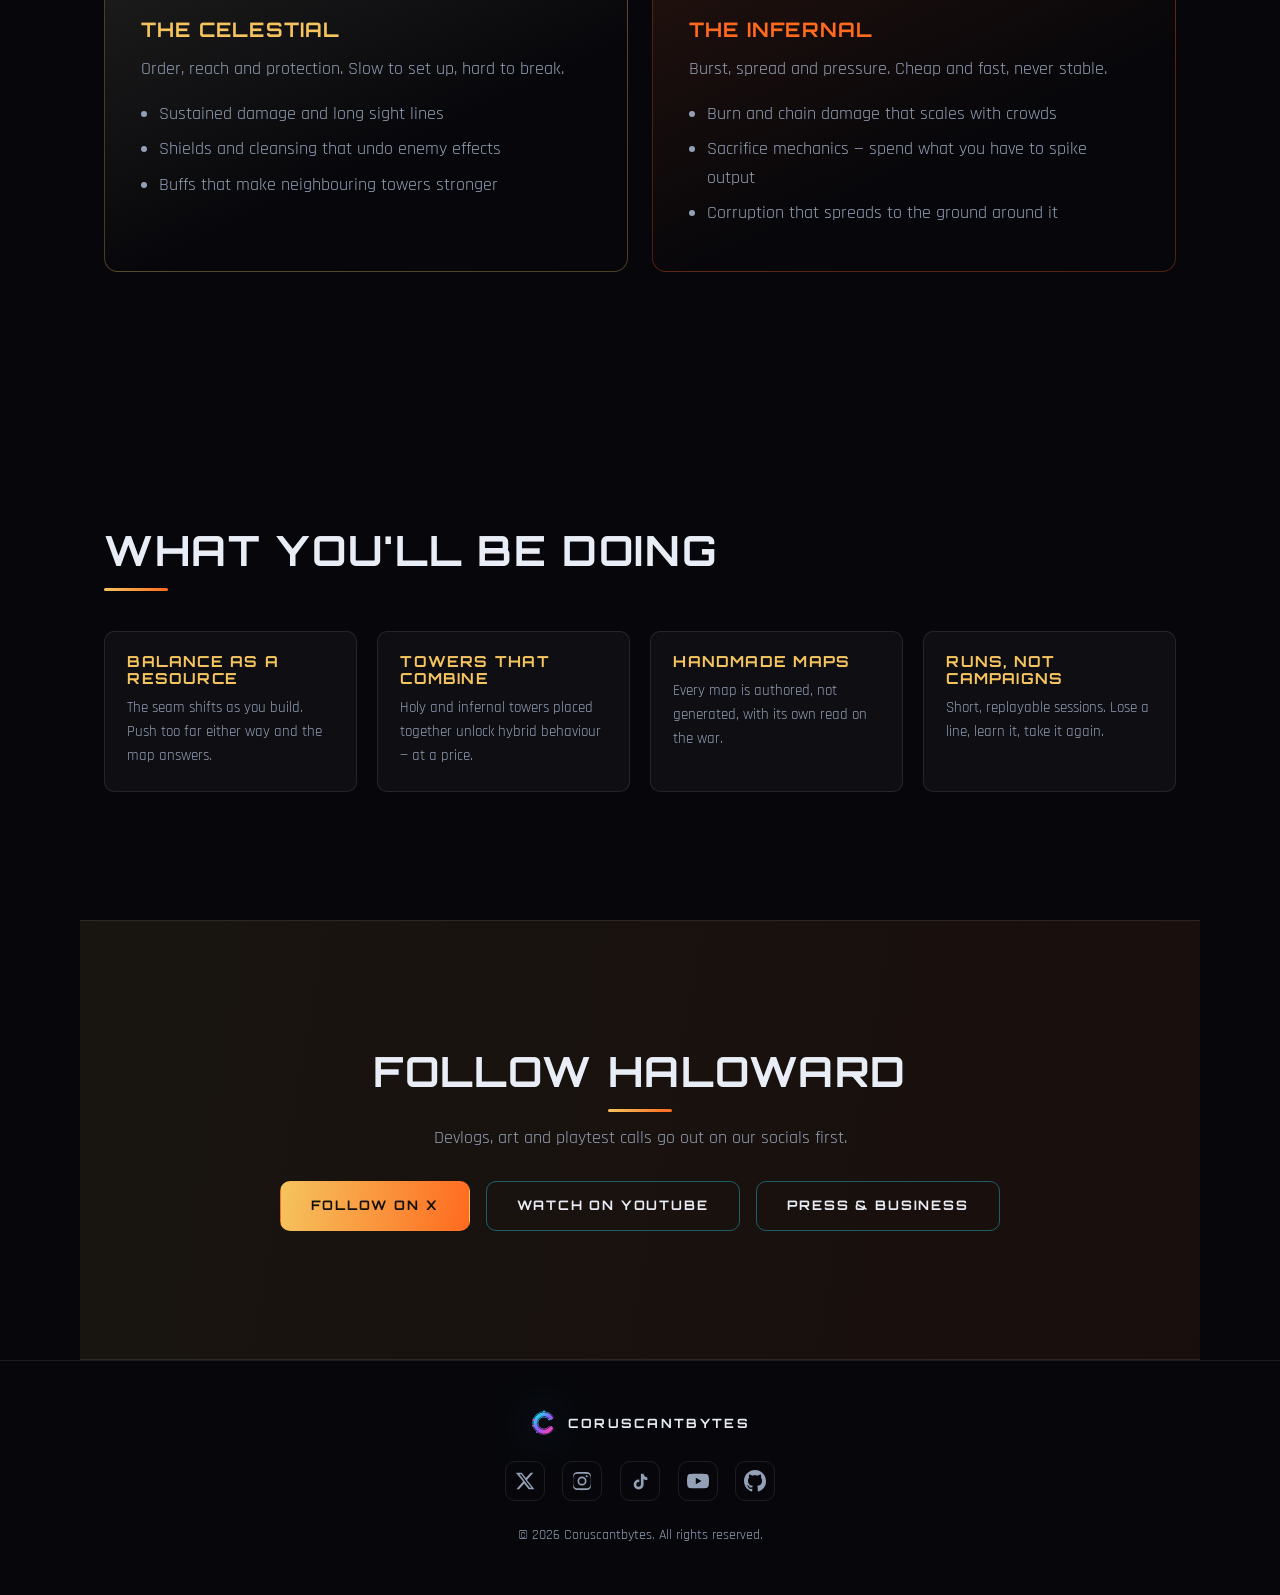
==== commit 99cd2e80: "fix performance" ====
--- a/games/haloward.html
+++ b/games/haloward.html
@@ -26,11 +26,17 @@
 
   <link rel="preconnect" href="https://fonts.googleapis.com" />
   <link rel="preconnect" href="https://fonts.gstatic.com" crossorigin />
-  <link href="https://fonts.googleapis.com/css2?family=Orbitron:wght@500;700;900&family=Rajdhani:wght@400;500;600;700&display=swap" rel="stylesheet" />
+  <!-- Fonts load without blocking the first paint: preload the stylesheet,
+       then flip it to a real stylesheet once it arrives. `display=swap` in the
+       URL means text shows in the fallback face until Orbitron/Rajdhani land. -->
+  <link rel="preload" as="style" href="https://fonts.googleapis.com/css2?family=Orbitron:wght@500;700;900&family=Rajdhani:wght@400;700&display=swap" />
+  <link rel="stylesheet" href="https://fonts.googleapis.com/css2?family=Orbitron:wght@500;700;900&family=Rajdhani:wght@400;700&display=swap"
+        media="print" onload="this.media='all'; this.onload=null" />
+  <noscript><link rel="stylesheet" href="https://fonts.googleapis.com/css2?family=Orbitron:wght@500;700;900&family=Rajdhani:wght@400;700&display=swap" /></noscript>
 
   <!-- base site styles, then this game's own art direction -->
-  <link rel="stylesheet" href="../assets/css/main.css?v=2" />
-  <link rel="stylesheet" href="../assets/css/haloward.css?v=2" />
+  <link rel="stylesheet" href="../assets/css/main.css?v=6" />
+  <link rel="stylesheet" href="../assets/css/haloward.css?v=6" />
 </head>
 <body>
   <a class="skip-link" href="#main">Skip to content</a>
@@ -43,6 +49,7 @@
 
     <nav class="site-nav" aria-label="Primary">
       <a href="../index.html#games">Games</a>
+      <a href="../index.html#tools">Tools</a>
       <a href="../index.html#about">About</a>
       <a href="../index.html#contact">Contact</a>
     </nav>
@@ -167,12 +174,17 @@
       </div>
 
       <div class="hw-media">
+        <!-- Add the art at assets/img/games/haloward-sword.png, then uncomment.
+             Left commented so the page doesn't 404 on every visit; the section
+             hides itself if an image here fails to load. -->
+        <!--
         <figure>
           <img src="../assets/img/games/haloward-sword.png"
                alt="A winged blade of light driven into a mossy stone"
                loading="lazy" decoding="async" />
           <figcaption>The blade in the stone — the first thing you defend.</figcaption>
         </figure>
+        -->
       </div>
     </section>
 
@@ -220,6 +232,6 @@
     <p class="site-footer__legal">© <span id="year">2026</span> Coruscantbytes. All rights reserved.</p>
   </footer>
 
-  <script src="../assets/js/haloward.js?v=2" defer></script>
+  <script src="../assets/js/haloward.js?v=6" defer></script>
 </body>
 </html>
--- a/assets/css/main.css
+++ b/assets/css/main.css
@@ -7,6 +7,7 @@
    4. Header + nav
    5. Hero (interactive)
    6. Sections + games grid
+   6b. Tools grid
    7. Buttons
    8. Footer
    9. Responsive
@@ -416,6 +417,79 @@
   text-transform: uppercase;
 }
 
+/* ---------- 6b. Tools grid ---------- */
+/* Lighter than a game card: no cover art, since a package doesn't have one.
+   The whole card is a link to the store page. */
+.tool-grid {
+  list-style: none;
+  margin: 0;
+  padding: 0;
+  display: grid;
+  grid-template-columns: repeat(auto-fit, minmax(290px, 480px));
+  justify-content: center;
+  gap: 1.5rem;
+}
+
+.tool-card {
+  position: relative;
+  display: flex;
+  flex-direction: column;
+  gap: 0.55rem;
+  padding: 1.5rem;
+  background: var(--bg-card);
+  border: 1px solid var(--border);
+  border-radius: var(--radius);
+  transition: transform var(--transition), box-shadow var(--transition), border-color var(--transition);
+}
+.tool-card:hover,
+.tool-card:focus-within {
+  transform: translateY(-4px);
+  border-color: var(--border-strong);
+  box-shadow: 0 18px 40px -20px rgba(34, 211, 238, 0.4);
+}
+
+.tool-card__head {
+  display: flex;
+  align-items: baseline;
+  justify-content: space-between;
+  gap: 1rem;
+}
+.tool-card__title { font-size: 1.2rem; letter-spacing: 0.02em; }
+.tool-card__link { color: var(--text); }
+/* stretch the title link over the whole card */
+.tool-card__link::after { content: ""; position: absolute; inset: 0; }
+.tool-card:hover .tool-card__link { color: var(--c-cyan); }
+
+.tool-card__price {
+  flex: none;
+  font-family: var(--font-display);
+  font-size: 0.62rem;
+  letter-spacing: 0.14em;
+  text-transform: uppercase;
+  padding: 0.35rem 0.6rem;
+  border-radius: 999px;
+  color: #4ade80;
+  border: 1px solid rgba(74, 222, 128, 0.4);
+}
+
+.tool-card__subtitle {
+  margin: 0;
+  color: var(--c-cyan);
+  font-size: 0.9rem;
+  letter-spacing: 0.02em;
+}
+.tool-card__desc { margin: 0; color: var(--text-muted); font-size: 0.95rem; }
+
+.tool-card__store {
+  margin: 0.25rem 0 0;
+  font-family: var(--font-display);
+  font-size: 0.7rem;
+  letter-spacing: 0.1em;
+  text-transform: uppercase;
+  color: var(--text-muted);
+}
+.tool-card:hover .tool-card__store { color: var(--c-cyan); }
+
 /* ---------- 7. Buttons ---------- */
 .btn {
   display: inline-block;
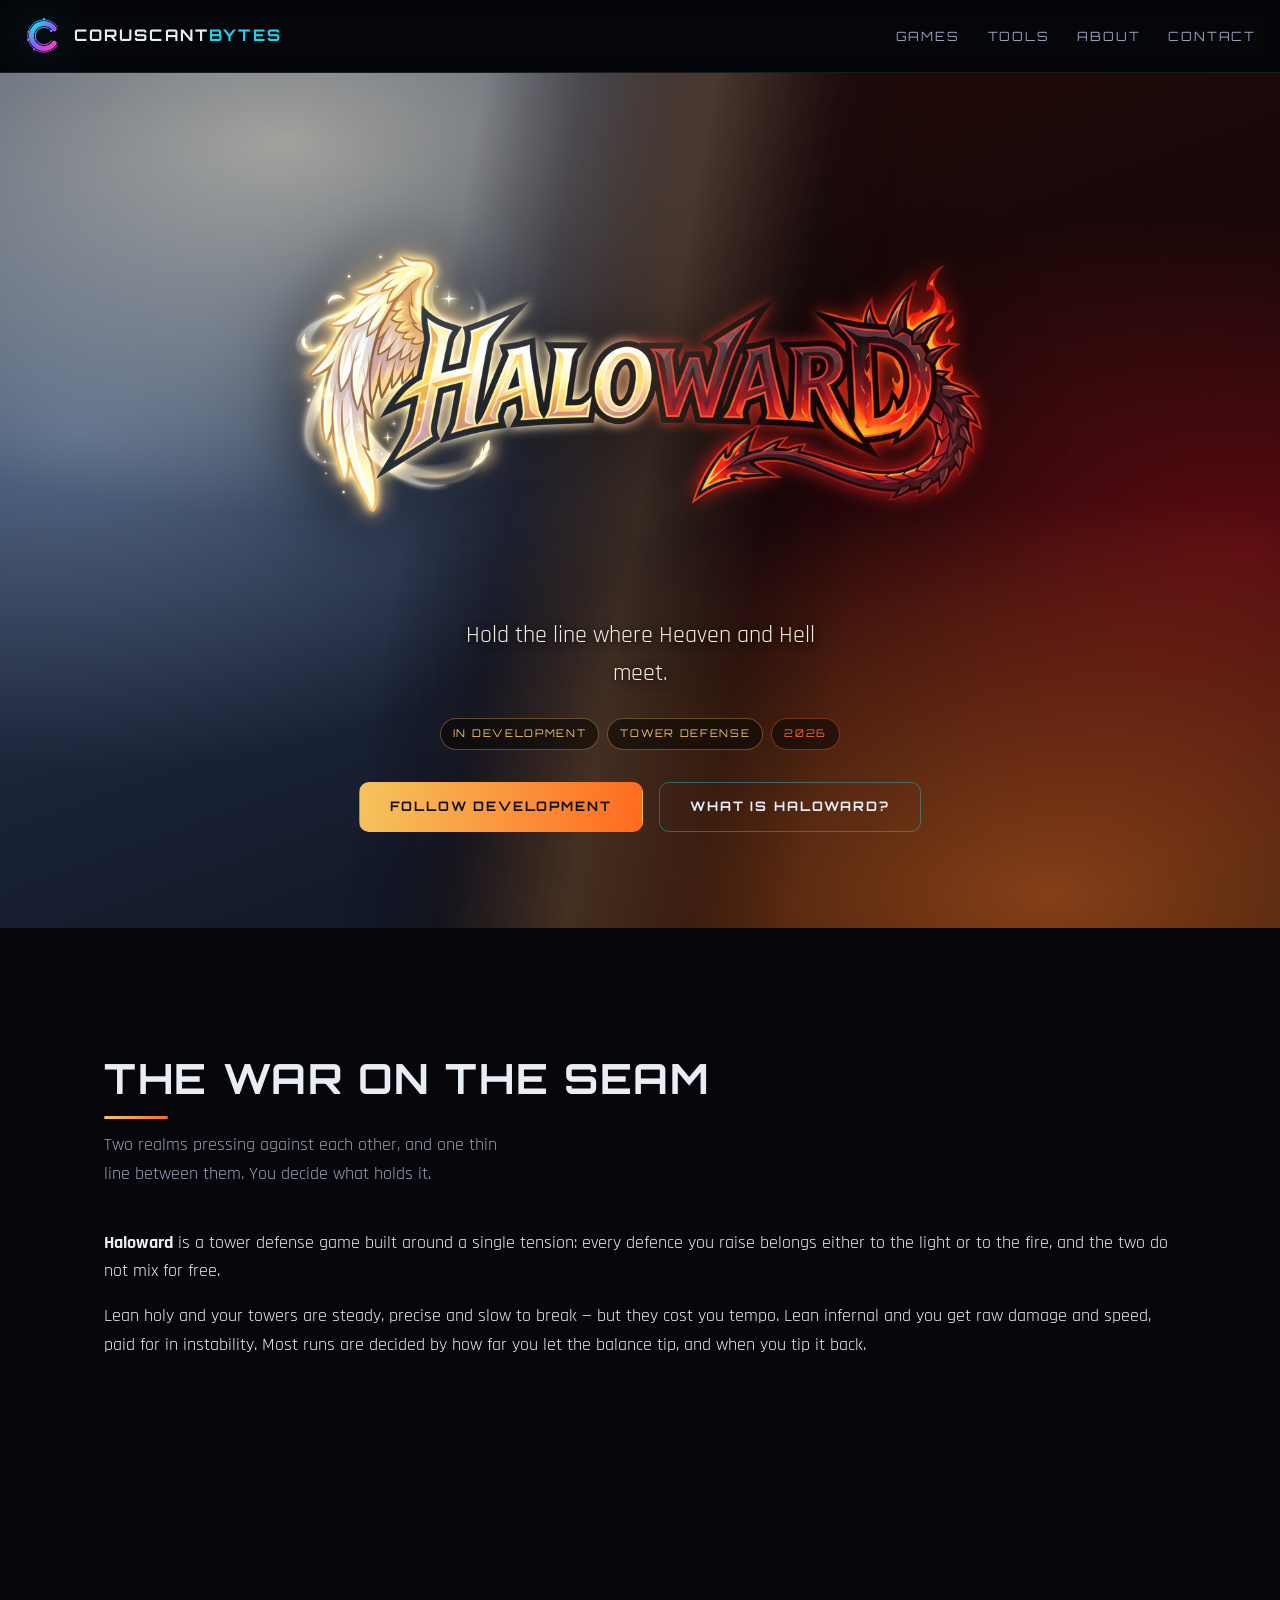
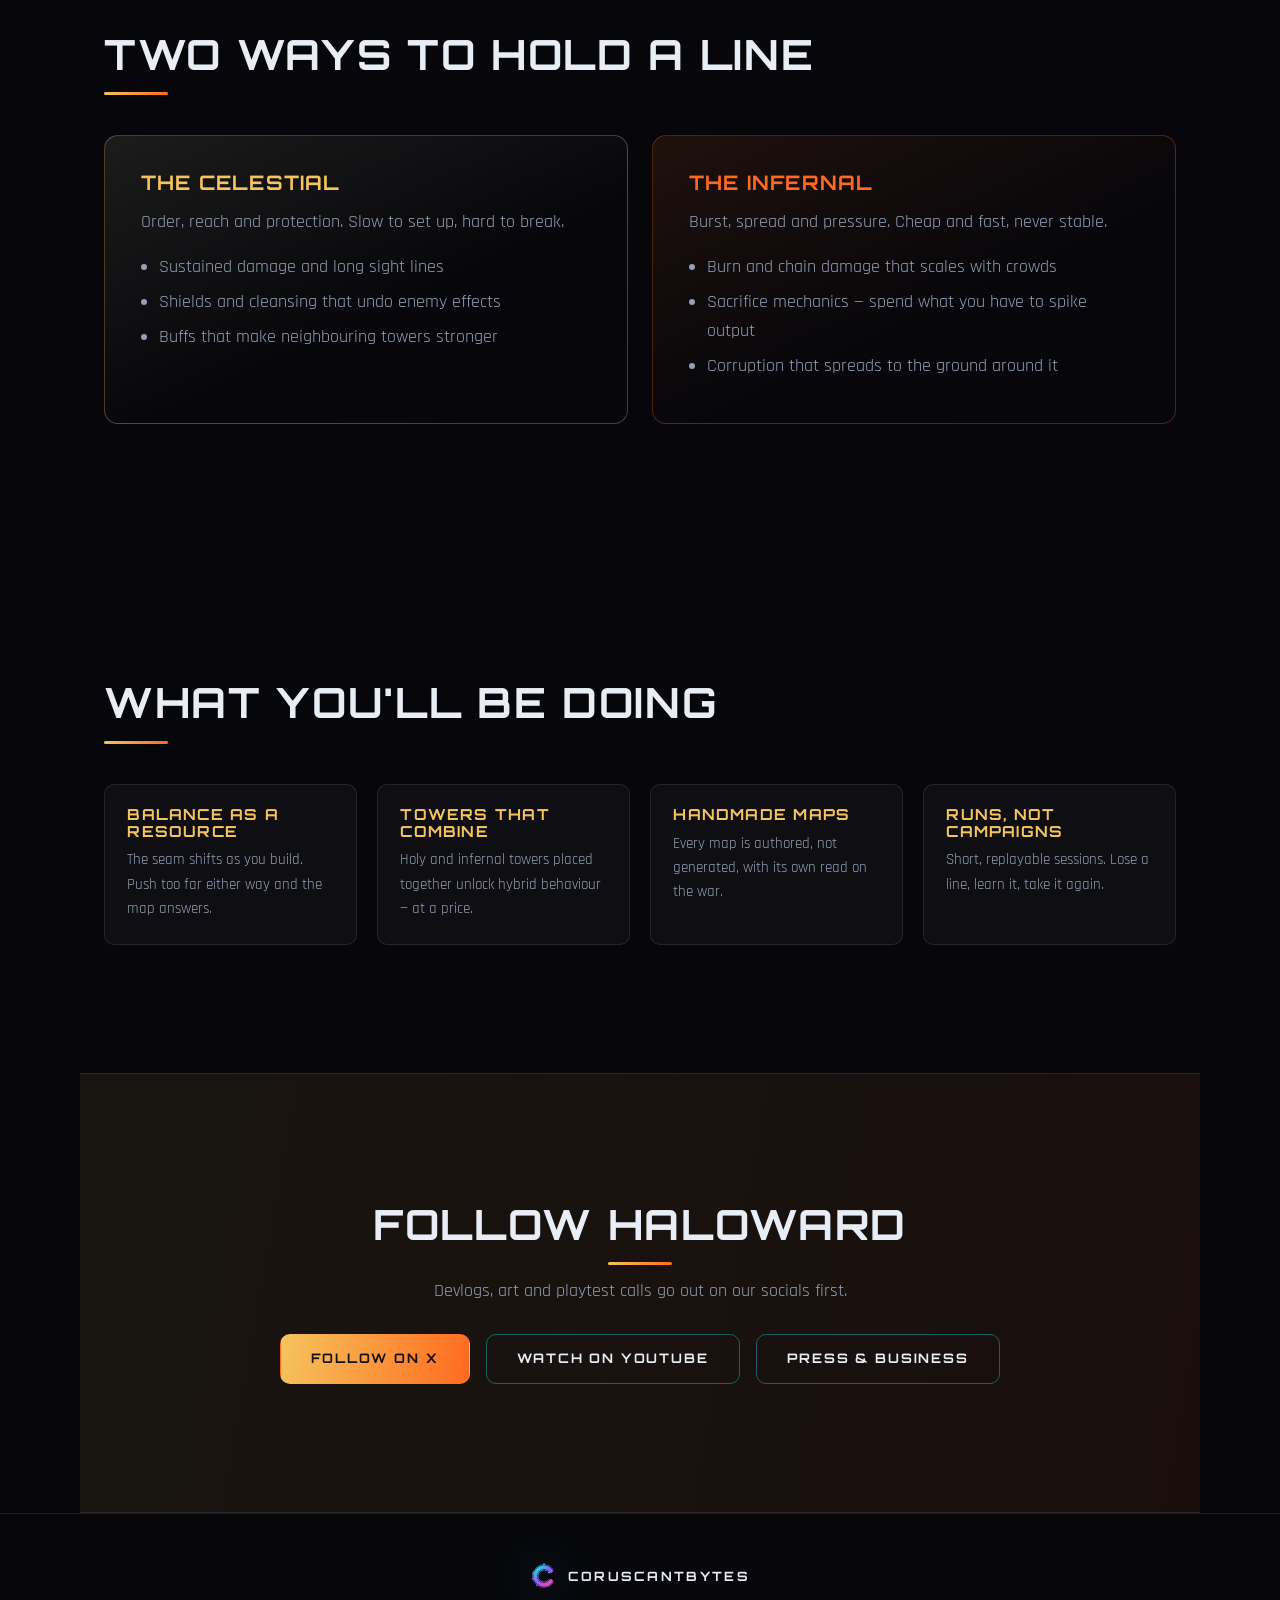
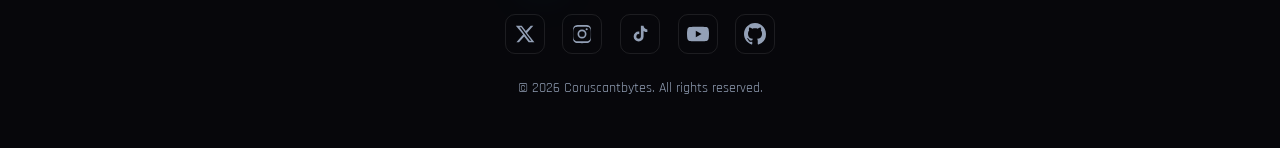
==== commit 52038ac7: "update haloward logo" ====
--- a/games/haloward.html
+++ b/games/haloward.html
@@ -14,12 +14,16 @@
   <meta property="og:title" content="Haloward — a tower defense of light and fire" />
   <meta property="og:description" content="Hold the line where Heaven and Hell meet. In development at Coruscantbytes." />
   <meta property="og:url" content="https://coruscantbytes.github.io/games/haloward.html" />
-  <meta property="og:image" content="https://coruscantbytes.github.io/assets/img/games/haloward-cover.png" />
+  <meta property="og:image" content="https://coruscantbytes.github.io/assets/img/games/haloward-og.png" />
+  <meta property="og:image:width" content="1200" />
+  <meta property="og:image:height" content="630" />
+  <meta property="og:image:alt" content="Haloward — a tower defense of light and fire" />
   <meta name="twitter:card" content="summary_large_image" />
   <meta name="twitter:site" content="@coruscantbytes" />
   <meta name="twitter:title" content="Haloward — a tower defense of light and fire" />
   <meta name="twitter:description" content="Hold the line where Heaven and Hell meet. In development at Coruscantbytes." />
-  <meta name="twitter:image" content="https://coruscantbytes.github.io/assets/img/games/haloward-cover.png" />
+  <meta name="twitter:image" content="https://coruscantbytes.github.io/assets/img/games/haloward-og.png" />
+  <meta name="twitter:image:alt" content="Haloward — a tower defense of light and fire" />
 
   <link rel="icon" href="../assets/img/logo.svg" type="image/svg+xml" />
   <link rel="canonical" href="https://coruscantbytes.github.io/games/haloward.html" />
@@ -35,8 +39,8 @@
   <noscript><link rel="stylesheet" href="https://fonts.googleapis.com/css2?family=Orbitron:wght@500;700;900&family=Rajdhani:wght@400;700&display=swap" /></noscript>
 
   <!-- base site styles, then this game's own art direction -->
-  <link rel="stylesheet" href="../assets/css/main.css?v=6" />
-  <link rel="stylesheet" href="../assets/css/haloward.css?v=6" />
+  <link rel="stylesheet" href="../assets/css/main.css?v=12" />
+  <link rel="stylesheet" href="../assets/css/haloward.css?v=12" />
 </head>
 <body>
   <a class="skip-link" href="#main">Skip to content</a>
@@ -232,6 +236,6 @@
     <p class="site-footer__legal">© <span id="year">2026</span> Coruscantbytes. All rights reserved.</p>
   </footer>
 
-  <script src="../assets/js/haloward.js?v=6" defer></script>
+  <script src="../assets/js/haloward.js?v=12" defer></script>
 </body>
 </html>
--- a/assets/css/main.css
+++ b/assets/css/main.css
@@ -490,6 +490,17 @@
 }
 .tool-card:hover .tool-card__store { color: var(--c-cyan); }
 
+/* shown only if a data file failed to load */
+.grid-empty {
+  grid-column: 1 / -1;
+  text-align: center;
+  color: var(--text-muted);
+  padding: 2rem 1rem;
+  border: 1px dashed var(--border);
+  border-radius: var(--radius);
+}
+.grid-empty p { margin: 0 0 0.5rem; }
+
 /* ---------- 7. Buttons ---------- */
 .btn {
   display: inline-block;
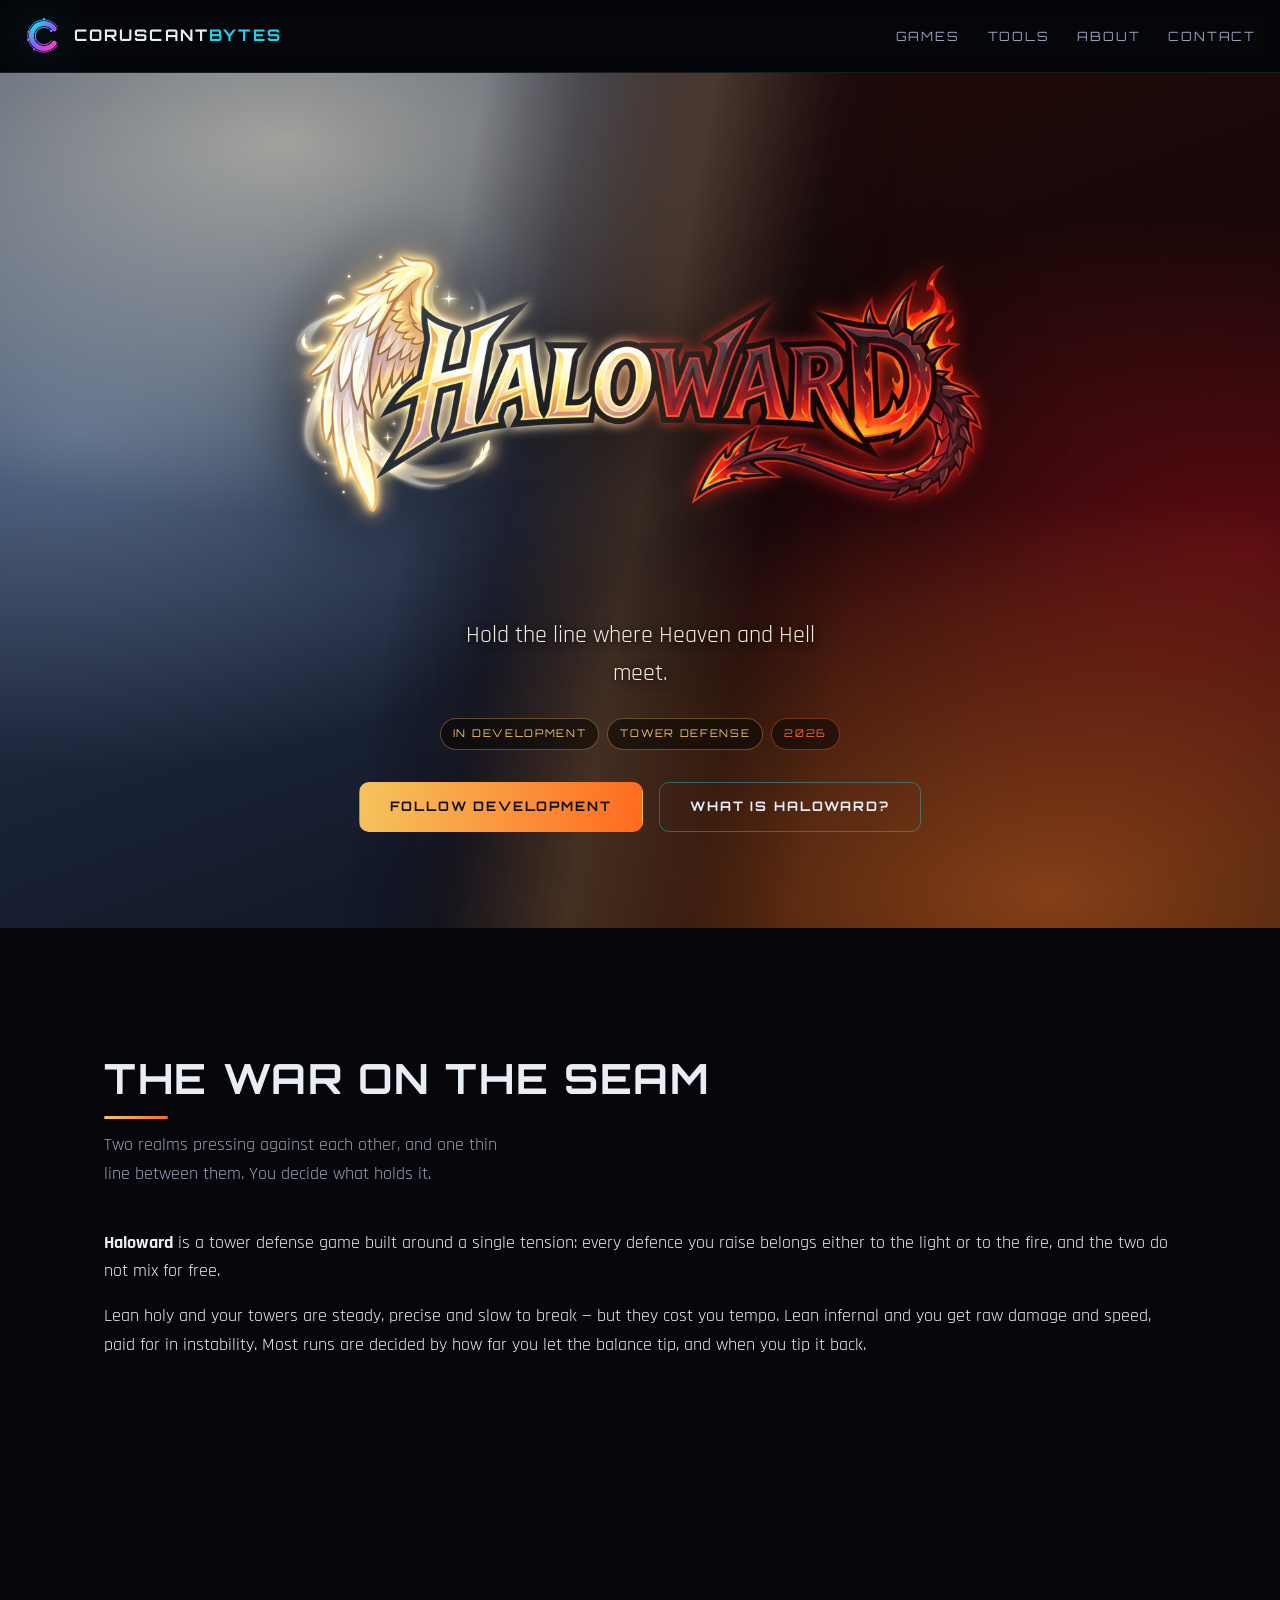
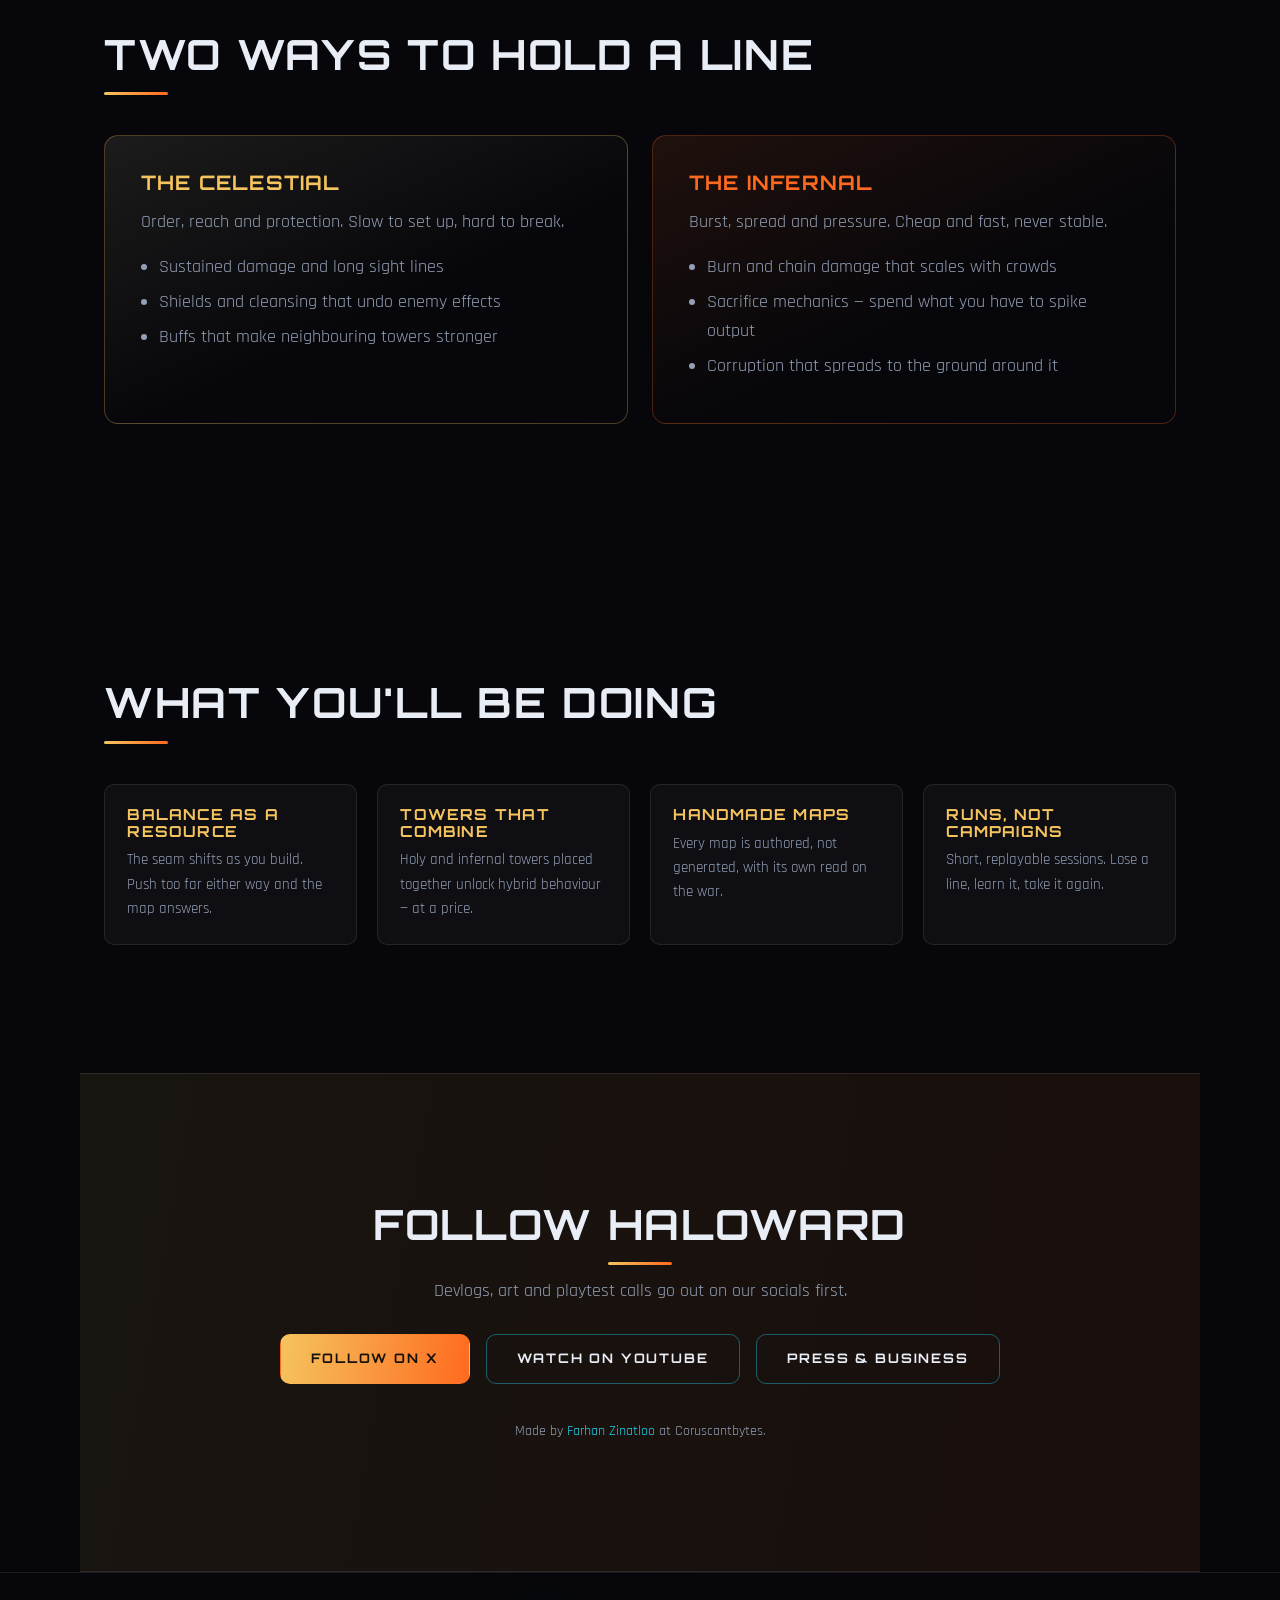
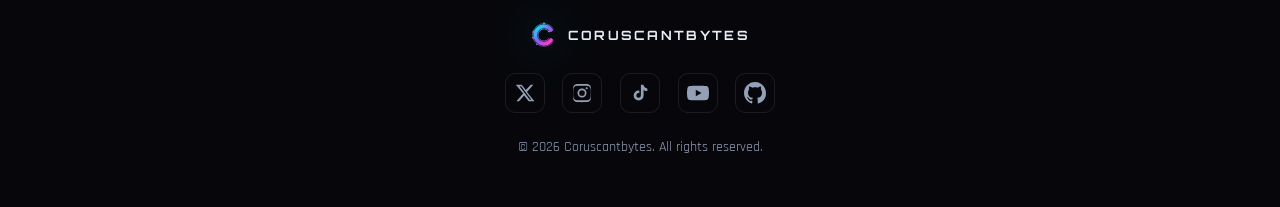
==== commit 7db4dd47: "Add name" ====
--- a/games/haloward.html
+++ b/games/haloward.html
@@ -39,8 +39,8 @@
   <noscript><link rel="stylesheet" href="https://fonts.googleapis.com/css2?family=Orbitron:wght@500;700;900&family=Rajdhani:wght@400;700&display=swap" /></noscript>
 
   <!-- base site styles, then this game's own art direction -->
-  <link rel="stylesheet" href="../assets/css/main.css?v=12" />
-  <link rel="stylesheet" href="../assets/css/haloward.css?v=12" />
+  <link rel="stylesheet" href="../assets/css/main.css?v=13" />
+  <link rel="stylesheet" href="../assets/css/haloward.css?v=13" />
 </head>
 <body>
   <a class="skip-link" href="#main">Skip to content</a>
@@ -68,8 +68,8 @@
       <div class="hw-hero__seam" aria-hidden="true"></div>
 
       <div>
-        <!-- Drop the logo art at assets/img/games/haloward-logo.png and it
-             replaces the text wordmark automatically (see the script below). -->
+        <!-- haloward.js swaps this for the logo art once it loads; the
+             styled text is the fallback. -->
         <h1 class="hw-hero__wordmark" id="hw-wordmark">
           <span class="halo">HALO</span><span class="ward">WARD</span>
         </h1>
@@ -205,6 +205,10 @@
         <a class="btn" href="https://www.youtube.com/@Coruscantbytes" target="_blank" rel="noopener">Watch on YouTube</a>
         <a class="btn" href="mailto:coruscantbytes@gmail.com">Press &amp; business</a>
       </div>
+
+      <p class="hw-credit">
+        Made by <a href="../index.html#about">Farhan Zinatloo</a> at Coruscantbytes.
+      </p>
     </section>
 
   </main>
@@ -236,6 +240,6 @@
     <p class="site-footer__legal">© <span id="year">2026</span> Coruscantbytes. All rights reserved.</p>
   </footer>
 
-  <script src="../assets/js/haloward.js?v=12" defer></script>
+  <script src="../assets/js/haloward.js?v=13" defer></script>
 </body>
 </html>
--- a/assets/css/main.css
+++ b/assets/css/main.css
@@ -8,6 +8,7 @@
    5. Hero (interactive)
    6. Sections + games grid
    6b. Tools grid
+   6c. Founder signature
    7. Buttons
    8. Footer
    9. Responsive
@@ -501,6 +502,34 @@
 }
 .grid-empty p { margin: 0 0 0.5rem; }
 
+/* ---------- 6c. Founder signature ---------- */
+/* Sits under the About copy: the studio is one person, so say who. */
+.signature {
+  display: inline-flex;
+  flex-direction: column;
+  gap: 0.15rem;
+  margin-top: 2.25rem;
+  padding-left: 1.1rem;
+  border-left: 2px solid transparent;
+  border-image: var(--brand-gradient) 1;
+}
+.signature__name {
+  font-family: var(--font-display);
+  font-weight: 700;
+  font-size: 1.05rem;
+  letter-spacing: 0.06em;
+  background: var(--brand-gradient);
+  -webkit-background-clip: text;
+  background-clip: text;
+  color: transparent;
+}
+.signature__role {
+  color: var(--text-muted);
+  font-size: 0.85rem;
+  letter-spacing: 0.1em;
+  text-transform: uppercase;
+}
+
 /* ---------- 7. Buttons ---------- */
 .btn {
   display: inline-block;
--- a/assets/css/haloward.css
+++ b/assets/css/haloward.css
@@ -244,6 +244,11 @@
 /* centre the title, its gradient rule, and the lead */
 .hw-cta .section__title::after { margin-inline: auto; }
 .hw-cta .section__lead { margin-inline: auto; }
+.hw-credit {
+  margin: 2.25rem 0 0;
+  color: var(--text-muted);
+  font-size: 0.9rem;
+}
 
 /* ---------- 7. Responsive + reduced motion ---------- */
 @media (max-width: 640px) {
